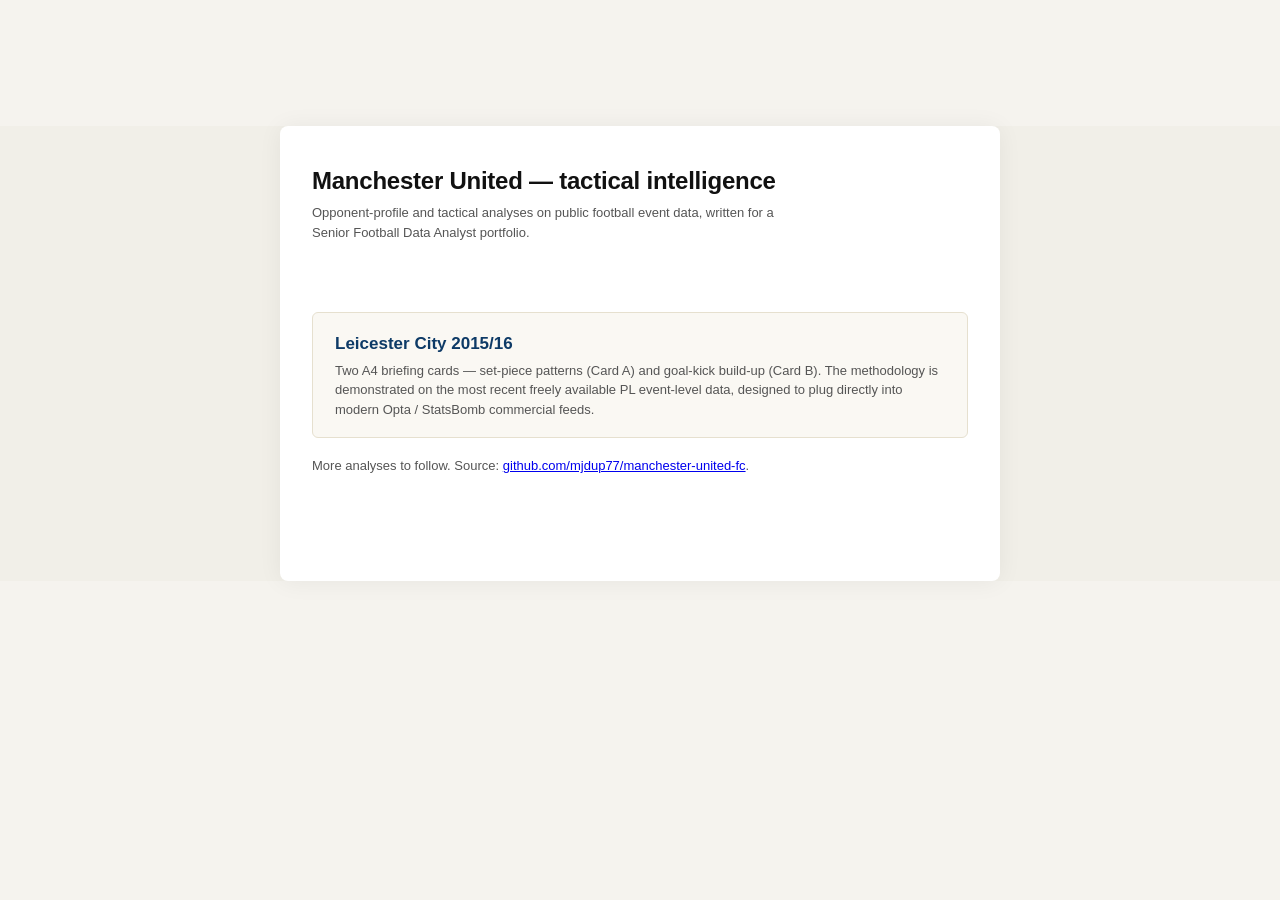
==== reports/index.html @ 82669a3a "initial: Leicester 2015/16 tactical briefing for MUFC portfolio A Senior-Football-Data-Analyst-facin" ====
<!doctype html>
<html lang="en">
<head>
<meta charset="utf-8" />
<title>Manchester United — Tactical Intelligence (portfolio)</title>
<meta name="viewport" content="width=device-width,initial-scale=1" />
<link rel="stylesheet" href="styles.css" />
</head>
<body class="index-page">
<main class="index-main">
  <h1>Manchester United — tactical intelligence</h1>
  <p class="prelude">Opponent-profile and tactical analyses on public football event data, written
    for a Senior Football Data Analyst portfolio.</p>
  <ul class="card-index">
    <li>
      <a href="leicester-1516.html">
        <h2>Leicester City 2015/16</h2>
        <p>Two A4 briefing cards — set-piece patterns (Card A) and goal-kick build-up (Card B). The
          methodology is demonstrated on the most recent freely available PL event-level data, designed
          to plug directly into modern Opta / StatsBomb commercial feeds.</p>
      </a>
    </li>
  </ul>
  <p class="prelude">More analyses to follow. Source: <a href="https://github.com/mjdup77/manchester-united-fc">github.com/mjdup77/manchester-united-fc</a>.</p>
</main>
</body>
</html>
---- reports/styles.css ----
/* Leicester 2015/16 briefing — A4 portrait, screen-and-print friendly. */

@page {
  size: A4 portrait;
  margin: 12mm 14mm;
}

* { box-sizing: border-box; }

html, body {
  margin: 0;
  padding: 0;
  background: #f5f3ee;
  color: #1a1a1a;
  font-family: -apple-system, "SF Pro Text", "Inter", "Helvetica Neue", Helvetica, Arial, sans-serif;
  font-size: 14px;
  line-height: 1.55;
}

main {
  max-width: 178mm;
  margin: 18mm auto;
  background: #ffffff;
  padding: 12mm 14mm 18mm;
  box-shadow: 0 1px 24px rgba(20, 20, 20, 0.06);
  border-radius: 6px;
}

h1 {
  font-size: 24px;
  font-weight: 700;
  margin: 0 0 4px 0;
  color: #111;
  letter-spacing: -0.01em;
}

.prelude {
  color: #555;
  font-size: 13px;
  margin: 0 0 18mm 0;
  max-width: 64ch;
}

.card {
  page-break-after: always;
  break-after: page;
  border-top: 1px solid #ddd;
  padding-top: 8mm;
  margin-top: 12mm;
}
.card:first-of-type { border-top: none; padding-top: 0; margin-top: 0; }

.card header {
  margin-bottom: 6mm;
}

.card h2 {
  font-size: 19px;
  font-weight: 700;
  margin: 0;
  color: #0d3a66;
  letter-spacing: -0.005em;
}
.card-b h2 { color: #5e3404; }

.card .subtitle {
  font-size: 14px;
  color: #555;
  margin: 2px 0 8px 0;
  font-style: italic;
}

.card .anchor {
  font-size: 12.5px;
  color: #333;
  background: #f5f5f1;
  border-left: 3px solid #c7c1ad;
  padding: 6px 10px;
  margin: 0;
}

figure.hero {
  margin: 6mm 0 4mm 0;
  text-align: center;
}
figure.hero img {
  max-width: 100%;
  height: auto;
  border: 1px solid #e6e6e0;
  border-radius: 3px;
}
figure.hero figcaption {
  font-size: 11.5px;
  color: #666;
  margin-top: 4px;
  text-align: left;
  max-width: 64ch;
}

.findings h3 {
  font-size: 14.5px;
  margin: 8mm 0 2mm 0;
  color: #1a1a1a;
}
.findings p, .findings ol, .findings ul {
  margin: 0 0 4mm 0;
  font-size: 13px;
  max-width: 70ch;
}
.findings strong { color: #111; }
.findings ol { padding-left: 20px; }

ul.zone-list {
  list-style: square;
  padding-left: 20px;
  font-size: 13px;
}
ul.zone-list li { margin-bottom: 4px; }

footer.caveats {
  margin-top: 6mm;
  padding-top: 4mm;
  border-top: 1px dashed #cfc9b8;
  color: #555;
  font-size: 11.5px;
  max-width: 70ch;
}
footer.caveats strong { color: #1a1a1a; }
footer.caveats code {
  font-family: "SF Mono", "Menlo", Consolas, monospace;
  background: #f1efe8;
  padding: 0 4px;
  border-radius: 2px;
  font-size: 0.95em;
}

footer.report-footer {
  margin-top: 12mm;
  padding-top: 6mm;
  border-top: 1px solid #ddd;
  color: #888;
  font-size: 11px;
}
footer.report-footer a { color: #0d3a66; text-decoration: none; }
footer.report-footer a:hover { text-decoration: underline; }

/* ---------- Index page ---------- */

body.index-page { background: #f1efe8; }
.index-main {
  max-width: 720px;
  margin: 14vh auto;
  padding: 36px 32px;
  background: #fff;
  border-radius: 8px;
  box-shadow: 0 1px 24px rgba(20,20,20,0.06);
}
.card-index {
  list-style: none;
  padding: 0;
  margin: 18px 0 18px 0;
}
.card-index li a {
  display: block;
  text-decoration: none;
  color: inherit;
  padding: 18px 22px;
  background: #faf8f3;
  border: 1px solid #e6e0cf;
  border-radius: 6px;
  transition: transform 0.12s ease;
}
.card-index li a:hover {
  transform: translateY(-2px);
  border-color: #0d3a66;
}
.card-index li h2 {
  margin: 0 0 4px 0;
  font-size: 17px;
  color: #0d3a66;
}
.card-index li p {
  margin: 0;
  font-size: 13px;
  color: #555;
  line-height: 1.5;
}

/* ---------- Print rules ---------- */

@media print {
  html, body { background: #fff; }
  main {
    margin: 0;
    box-shadow: none;
    padding: 0;
    max-width: none;
    border-radius: 0;
  }
  .prelude, .report-footer { font-size: 10px; }
  figure.hero img { border: none; }
}
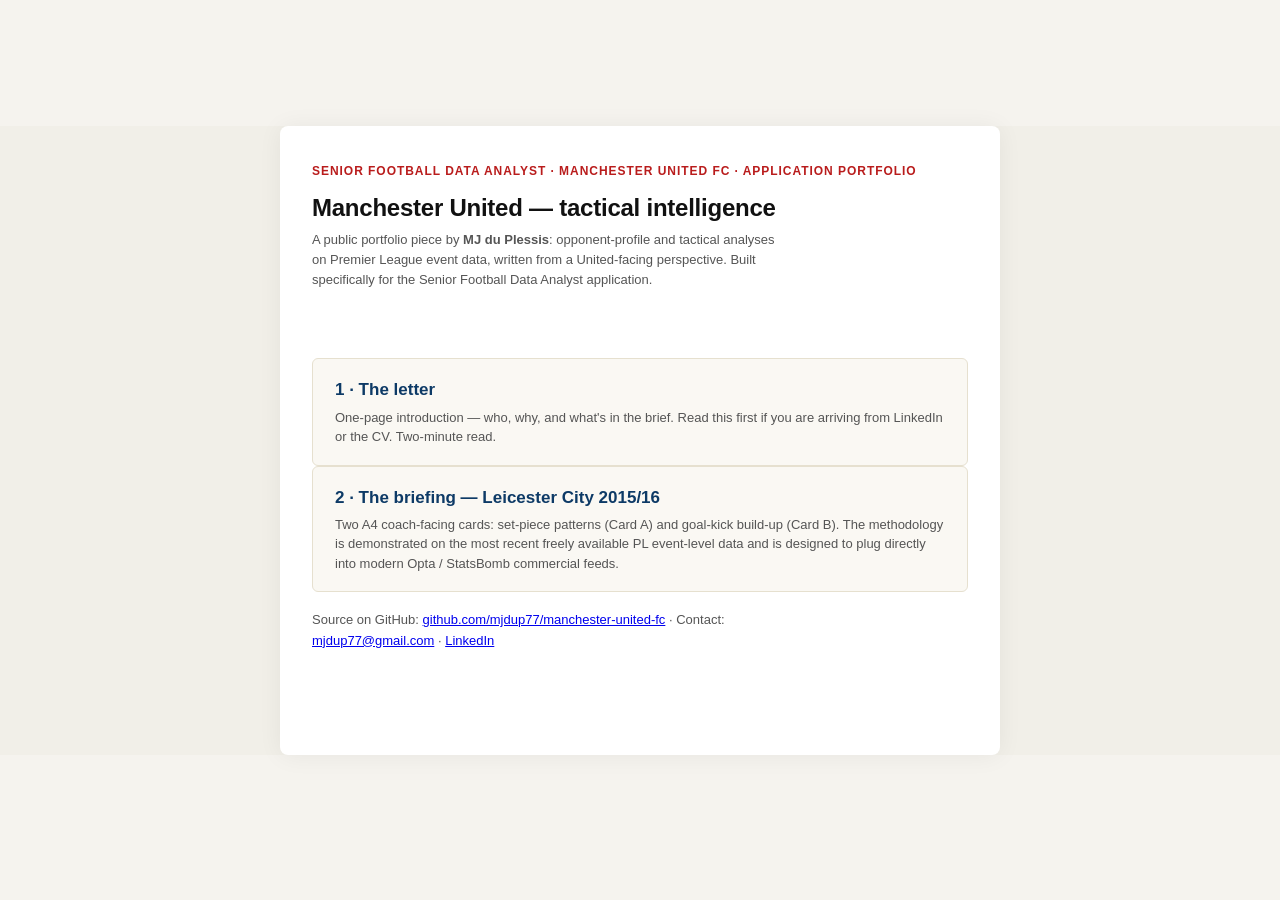
==== commit c8f02b5c: "report: add letter page + context strip for direct briefing visitors - New /letter page distilling t" ====
--- a/reports/index.html
+++ b/reports/index.html
@@ -8,20 +8,38 @@
 </head>
 <body class="index-page">
 <main class="index-main">
+  <p class="eyebrow">Senior Football Data Analyst · Manchester United FC · application portfolio</p>
   <h1>Manchester United — tactical intelligence</h1>
-  <p class="prelude">Opponent-profile and tactical analyses on public football event data, written
-    for a Senior Football Data Analyst portfolio.</p>
+  <p class="prelude">
+    A public portfolio piece by <strong>MJ du Plessis</strong>: opponent-profile and tactical
+    analyses on Premier League event data, written from a United-facing perspective. Built
+    specifically for the Senior Football Data Analyst application.
+  </p>
+
   <ul class="card-index">
     <li>
-      <a href="leicester-1516.html">
-        <h2>Leicester City 2015/16</h2>
-        <p>Two A4 briefing cards — set-piece patterns (Card A) and goal-kick build-up (Card B). The
-          methodology is demonstrated on the most recent freely available PL event-level data, designed
-          to plug directly into modern Opta / StatsBomb commercial feeds.</p>
+      <a href="letter">
+        <h2>1 · The letter</h2>
+        <p>One-page introduction — who, why, and what's in the brief. Read this first if you are
+          arriving from LinkedIn or the CV. Two-minute read.</p>
+      </a>
+    </li>
+    <li>
+      <a href="leicester-1516">
+        <h2>2 · The briefing — Leicester City 2015/16</h2>
+        <p>Two A4 coach-facing cards: set-piece patterns (Card A) and goal-kick build-up (Card B).
+          The methodology is demonstrated on the most recent freely available PL event-level data
+          and is designed to plug directly into modern Opta / StatsBomb commercial feeds.</p>
       </a>
     </li>
   </ul>
-  <p class="prelude">More analyses to follow. Source: <a href="https://github.com/mjdup77/manchester-united-fc">github.com/mjdup77/manchester-united-fc</a>.</p>
+
+  <p class="prelude">
+    Source on GitHub:
+    <a href="https://github.com/mjdup77/manchester-united-fc">github.com/mjdup77/manchester-united-fc</a>
+    · Contact: <a href="mailto:mjdup77@gmail.com">mjdup77@gmail.com</a>
+    · <a href="https://linkedin.com/in/mjduplessis">LinkedIn</a>
+  </p>
 </main>
 </body>
-</html>+</html>
--- a/reports/styles.css
+++ b/reports/styles.css
@@ -185,6 +185,127 @@
   color: #555;
   line-height: 1.5;
 }
+
+/* ---------- Context strip (above briefing card on screen, hidden in print) ---------- */
+
+.context-strip {
+  max-width: 178mm;
+  margin: 14mm auto 0;
+  padding: 9px 16px;
+  background: #faf8f3;
+  border: 1px solid #e6e0cf;
+  border-radius: 6px;
+  font-size: 12.5px;
+  color: #3a3a3a;
+  display: flex;
+  flex-wrap: wrap;
+  align-items: center;
+  justify-content: space-between;
+  gap: 8px;
+}
+.context-strip .context-meta { color: #555; }
+.context-strip strong { color: #1a1a1a; }
+.context-strip a {
+  color: #b91c1c;
+  text-decoration: none;
+  font-weight: 600;
+  white-space: nowrap;
+}
+.context-strip a:hover { text-decoration: underline; }
+body > .context-strip + main { margin-top: 6mm; }
+
+/* ---------- Eyebrow (used on letter + index) ---------- */
+
+.eyebrow {
+  font-size: 12px;
+  text-transform: uppercase;
+  letter-spacing: 0.08em;
+  color: #b91c1c;
+  font-weight: 600;
+  margin: 0 0 6px 0;
+}
+
+/* ---------- Letter page ---------- */
+
+body.letter-page { background: #f1efe8; }
+.letter-main {
+  max-width: 720px;
+  margin: 8vh auto 6vh;
+  padding: 44px 44px 36px;
+  background: #fff;
+  border-radius: 8px;
+  box-shadow: 0 1px 24px rgba(20,20,20,0.06);
+  font-size: 14.5px;
+  line-height: 1.62;
+}
+.letter-main h1 {
+  font-size: 28px;
+  margin: 0 0 18px 0;
+  letter-spacing: -0.012em;
+}
+.letter-main p { margin: 0 0 14px 0; color: #1a1a1a; }
+.letter-main .lead {
+  font-size: 16px;
+  color: #1a1a1a;
+  margin-bottom: 18px;
+}
+.letter-main .callout {
+  background: #faf8f3;
+  border: 1px solid #e6e0cf;
+  border-left: 4px solid #b91c1c;
+  border-radius: 6px;
+  padding: 14px 18px;
+  margin: 10px 0 18px 0;
+}
+.letter-main .callout a { color: #b91c1c; text-decoration: none; font-size: 15.5px; }
+.letter-main .callout a:hover { text-decoration: underline; }
+.letter-main .callout-sub {
+  display: block;
+  font-size: 13px;
+  color: #555;
+  margin-top: 4px;
+}
+.letter-main ul.cards-summary {
+  margin: 6px 0 18px 0;
+  padding-left: 0;
+  list-style: none;
+}
+.letter-main ul.cards-summary li {
+  padding: 12px 14px;
+  margin-bottom: 8px;
+  background: #fafaf6;
+  border-left: 3px solid #c7c1ad;
+  border-radius: 0 4px 4px 0;
+  font-size: 13.5px;
+  line-height: 1.55;
+}
+.letter-main .quote {
+  border-left: 3px solid #0d3a66;
+  padding: 4px 0 4px 16px;
+  color: #1a1a1a;
+  margin: 18px 0;
+  font-size: 14px;
+}
+.letter-main .quote em { color: #0d3a66; }
+.letter-main .signoff { margin-top: 24px; }
+.letter-main hr { border: none; border-top: 1px solid #e6e0cf; margin: 24px 0 16px; }
+.letter-main ul.footer-links {
+  list-style: none;
+  padding: 0;
+  margin: 0;
+  display: flex;
+  flex-wrap: wrap;
+  gap: 14px 22px;
+  font-size: 13px;
+  color: #555;
+}
+.letter-main ul.footer-links a { color: #0d3a66; text-decoration: none; }
+.letter-main ul.footer-links a:hover { text-decoration: underline; }
+
+/* ---------- Index page eyebrow + tweaks ---------- */
+
+.index-main .eyebrow { margin-bottom: 8px; }
+.index-main h1 { margin-top: 0; }
 
 /* ---------- Print rules ---------- */
 
@@ -199,4 +320,5 @@
   }
   .prelude, .report-footer { font-size: 10px; }
   figure.hero img { border: none; }
-}
+  .context-strip { display: none; }
+}
